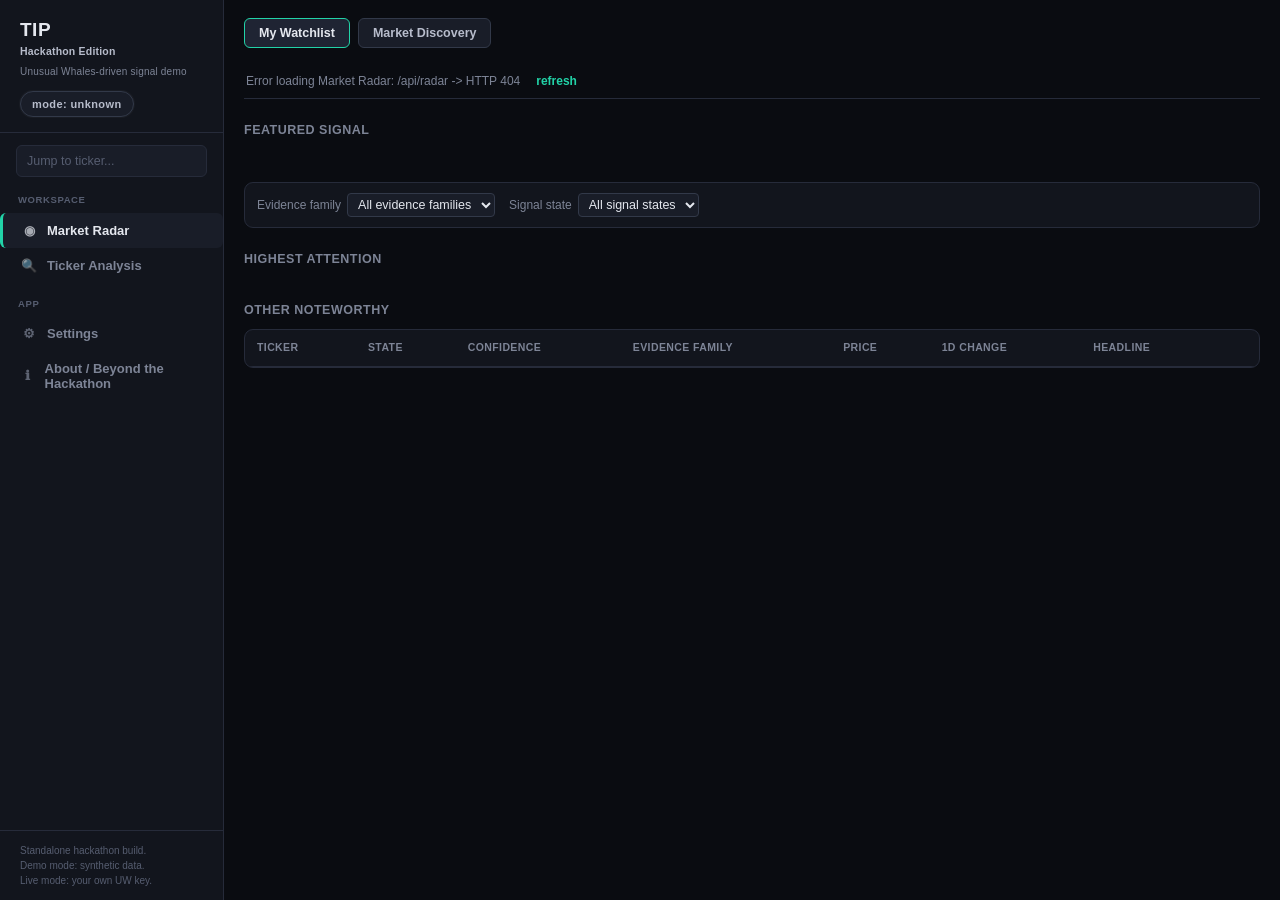
==== frontend/index.html @ 4724ad03 "Fix Live Radar empty-state bug: three real Highest Attention states, not two Independent Windows Liv" ====
<!DOCTYPE html>
<html lang="en">
<head>
<meta charset="UTF-8">
<meta name="viewport" content="width=device-width, initial-scale=1.0">
<title>TIP Hackathon Edition</title>
<link rel="stylesheet" href="styles.css">
</head>
<body>
  <div class="shell">
  <aside id="sidebar">
    <!-- Branding hierarchy/rhythm adapted from production's .brand block
         (name / product line / tagline, stacked) -- content stays
         Hackathon Edition's own; only the typographic rhythm is ported.
         The mode pill stays visually PROMINENT (not production's subdued
         badge) -- Demo-vs-Live is more safety-relevant here (bring-your-
         own-key Live Mode) than production's static research label. -->
    <div class="brand-block">
      <div class="brand-name">TIP</div>
      <span class="brand-product">Hackathon Edition</span>
      <span class="brand-tagline">Unusual Whales-driven signal demo</span>
      <div class="mode-pill" id="modePill">mode: ...</div>
    </div>
    <!-- Ticker-jump search, production's .cmd-search pattern -- wired to
         the SAME navigateToTicker()/loadTickerDetail the existing
         Ticker Analysis "Analyze" field already uses (see app.live.js),
         not a parallel navigation path. -->
    <div class="cmd-search">
      <input type="text" id="sidebarTickerJump" placeholder="Jump to ticker..." autocomplete="off" maxlength="7" />
    </div>
    <nav id="nav">
      <div class="nav-group-label">Workspace</div>
      <button class="nav-item active" data-view="radar"><span class="ic">&#9673;</span>Market Radar</button>
      <button class="nav-item" data-view="ticker"><span class="ic">&#128269;</span>Ticker Analysis</button>
      <div class="nav-group-label">App</div>
      <button class="nav-item" data-view="settings"><span class="ic">&#9881;</span>Settings</button>
      <button class="nav-item" data-view="about"><span class="ic">&#8505;</span>About / Beyond the Hackathon</button>
    </nav>
    <div class="sidebar-foot">Standalone hackathon build.<br>Demo mode: synthetic data.<br>Live mode: your own UW key.</div>
  </aside>

  <main class="main" id="app">
    <section id="view-radar" class="view active">
      <!-- Market Radar mode toggle (C2b/C2c, 2026-10-15): "My Watchlist"
           is the existing, default, unchanged behavior below; "Market
           Discovery" is a new sibling panel (#discoveryRadarSection)
           that is entirely hidden until the user explicitly switches to
           it -- see wireRadarModeToggle()/app.live.js's loadDiscovery(). -->
      <div class="radar-mode-toggle" id="radarModeToggle">
        <button class="radar-mode-btn active" data-radar-mode="watchlist">My Watchlist</button>
        <button class="radar-mode-btn" data-radar-mode="discovery">Market Discovery</button>
      </div>

      <div id="watchlistRadarSection">
      <!-- Watchlist editor (moved here 2026-10-15 from the Settings page,
           per Chad's live-mode feedback -- same controls, same
           /api/settings/watchlist persistence, same 20-symbol limit;
           see renderWatchlistEditor()/initWatchlistEditor(). Settings no
           longer has a second copy of this editor. -->
      <div id="radarWatchlistEditor"></div>
      <div class="status-strip">
        <span id="radarStatus">Loading Market Radar...</span>
        <button class="btn-link" id="refreshRadar">refresh</button>
      </div>

      <div id="activityStrip"></div>

      <!-- 2026-10-15 fix: renderFeaturedArea() (app.core.js) now toggles
           between three real states using this heading + grid + notice --
           (1) a genuine featured ticker: heading+grid shown, notice
           hidden; (2)/(3) zero Highest Attention tickers: heading+grid
           hidden entirely and ONE compact honest notice shown instead,
           so the page never shows a hero/breakdown pair with nothing in
           it, and never tells the user to "select a ticker above" when
           nothing selectable lives there. -->
      <h2 class="section-title eyebrow" id="featuredSignalHeading">Featured Signal</h2>
      <!-- Production's td-attn-grid pattern (2fr primary / 3fr support,
           collapsing to 1 column under 1180px -- see styles.css) applied
           to the EXISTING Featured Signal + Signal Breakdown markup/logic
           below; no data-fetch/compute behavior changed here. -->
      <div class="td-attn-grid" id="featuredSignalGrid">
        <div id="featuredSignalSlot"></div>
        <aside class="radar-sidebar" id="breakdownSlot"></aside>
      </div>
      <div id="featuredSignalCompactNotice" style="display:none"></div>

      <div class="radar-with-breakdown">
        <div class="radar-main">
          <div class="radar-filters" id="radarFilters">
            <label>Evidence family
              <select id="filterFamily"><option value="">All evidence families</option></select>
            </label>
            <label>Signal state
              <select id="filterState"><option value="">All signal states</option></select>
            </label>
            <span class="muted radar-filter-counts" id="radarFilterCounts"></span>
          </div>

          <!-- 2026-10-15 fix: wrapped so renderRadarLists() can hide this
               whole heading+grid when zero tickers qualify for Highest
               Attention -- otherwise the page showed Featured Signal's
               honest empty message AND a second, bare "Highest Attention"
               heading with nothing under it, which read as broken rather
               than as one compact empty state. -->
          <div id="highestAttentionSection">
            <h2 class="section-title eyebrow">Highest Attention</h2>
            <div class="attn-grid" id="highestGrid"></div>
          </div>

          <h2 class="section-title eyebrow">Other Noteworthy</h2>
          <!-- Production-style compact DATA TABLE is now the primary
             presentation for Other Noteworthy (matches production's own
             "Other Noteworthy is a table, not a card grid" pattern) --
             filter-aware, same fields the /api/radar response already
             has (no invented "Company Name" column etc; see
             renderRow()). The card grid is kept in the DOM, hidden via
             CSS, purely because an existing test harness
             (test_radar_filters.mjs) asserts #otherGrid's filtered
             content changes -- it is never shown to a real user. -->
          <div class="table-wrap" id="otherNoteworthyTable">
            <table class="tbl" id="otherTable">
              <thead>
                <tr>
                  <th>Ticker</th>
                  <th>State</th>
                  <th>Confidence</th>
                  <th class="col-family">Evidence family</th>
                  <th class="col-price">Price</th>
                  <th class="col-chg">1D Change</th>
                  <th class="col-headline">Headline</th>
                  <th></th>
                </tr>
              </thead>
              <tbody></tbody>
            </table>
          </div>
          <div class="attn-grid attn-grid-compact attn-grid-legacy-hidden" id="otherGrid"></div>
          <div class="empty" id="radarEmpty" style="display:none">No tickers qualify right now.</div>
        </div>
      </div>
      </div>

      <!-- Market Discovery panel: hidden until the mode toggle above is
           switched. Filter form + Scan button trigger exactly ONE
           POST /api/radar/discover call (see loadDiscovery() in
           app.live.js) -- never an automatic/background scan. -->
      <div id="discoveryRadarSection" style="display:none">
        <p class="muted" style="margin:10px 0 14px">
          Market-wide stock screener (Unusual Whales <code>/api/screener/stocks</code>) --
          a raw candidate list, <strong>zero gate evaluation</strong> has happened yet.
          Click "Evaluate in TIP" on any candidate to run the same per-ticker
          scan_service/signal_engine evaluation My Watchlist uses.
        </p>
        <div id="discoveryFilterForm"></div>
        <div id="discoveryStatus" class="muted" style="margin:10px 0"></div>
        <div id="discoveryCandidateList"></div>
      </div>
    </section>

    <section id="view-ticker" class="view">
      <div class="toolbar">
        <!-- Unified ticker selector (2026-10-14 -- replaces the old
             separate <select> + manual-entry <input> pair, which Chad
             tested and found awkward/inconsistent). ONE editable,
             searchable field: typing filters suggestions (watchlisted +
             recently analyzed), arrow keys navigate them, Enter either
             selects the highlighted suggestion or submits whatever text
             is typed, Escape closes the list. See initTickerCombo() in
             app.core.js for the real logic -- this is just the markup. -->
        <div class="ticker-combo" id="tickerCombo">
          <input type="text" id="tickerInput" class="ticker-combo-input"
                 placeholder="Search ticker (type to search or enter any symbol)"
                 autocomplete="off" maxlength="7" role="combobox" aria-expanded="false"
                 aria-controls="tickerSuggestions" aria-autocomplete="list" />
          <ul id="tickerSuggestions" class="ticker-suggestions" role="listbox" hidden></ul>
        </div>
        <button class="btn" id="loadTicker">Analyze</button>
      </div>
      <!-- investigateSection's container div is rendered INSIDE
           renderTickerDetail()'s own HTML now (see app.core.js), between
           the evidence card and the lifecycle summary -- this promotes
           Investigate near the top of the page per the P1a UX-correction
           pass without changing loadInvestigateSection()'s existing
           getElementById("investigateSection") wiring at all. -->
      <div id="tickerDetail"></div>
    </section>

    <section id="view-settings" class="view"></section>

    <section id="view-about" class="view">
      <h2 class="section-title">About / Beyond the Hackathon</h2>
      <div class="how-body settings-card" style="padding:18px 20px; max-width:720px">
        <p>TIP (Trading Intelligence Platform) is a signal-detection app built on the
        Unusual Whales API. This <strong>Hackathon Edition</strong> is a standalone,
        public, downloadable build of it -- its gate/confidence/state-transition
        logic (<code>backend/app/core/signal_engine.py</code>) is ported/equivalent
        to the production app's logic, run the same way in both <code>demo</code>
        mode (synthetic fixtures, clearly marked <code>synthetic: true</code>) and
        <code>live</code> mode (your own real Unusual Whales API key). Every
        NEW / BUILDING / CONFIRMED / STABLE / FADING / INVALIDATED label shown is
        computed from whatever data the active adapter actually returned -- never
        a canned conclusion.</p>
        <p class="muted">Production TIP is a separate, continuously-running home-lab
        deployment with infrastructure this build doesn't include by design
        (futures/market-data collectors, a multi-week scanning history, scheduled
        reporting, and home-lab automation) -- this build is intentionally scoped to
        the UW-API-driven Market Radar / Ticker Analysis / Investigate-with-AI
        workflow only, and does not claim identical real-world coverage.</p>
        <p class="muted">This is a public, open-source project -- see the
        <a href="https://github.com/Ch0sen84/tip-hackathon-edition" target="_blank" rel="noopener">GitHub repository</a>
        for source, issues, and participation.</p>
      </div>
    </section>
  </main>
  </div>

<script src="lightweight-charts.js"></script>
<script src="app.core.js"></script>
<script src="app.live.js"></script>
</body>
</html>
---- frontend/styles.css ----
/* Design tokens ported BY VALUE from production TIP's actual frontend
   (~/.hermes/scripts/uw/webapp/frontend/index.html :root block) -- same
   literal hex/px values and variable names, copied as CSS text, not by
   reference/import/API call. Production is read-only reference material
   only; nothing here depends on it at runtime. */
:root {
  --bg: #0a0c11;
  --panel: #12151d;
  --panel2: #191d28;
  --panel3: #1f2433;
  --border: #262b3a;
  --border2: #323949;
  --text: #e4e7ee;
  --text2: #b7bccb;
  --muted: #7d8496;
  --muted2: #565d70;
  --bull: #22c07a;
  --bear: #ef4a5e;
  --amber: #e8a83c;
  --blue: #4d9de5;
  --accent: #22d3a8;
  --accent2: #1aa989;
  --sidebar-w: 224px;
  --radius-sm: 6px;
  --radius-md: 9px;
  --sp-1: 4px;
  --sp-2: 8px;
  --sp-3: 12px;
  --sp-4: 16px;
  --sp-5: 24px;
  /* Evidence-family identity colors (typographic, not pill backgrounds --
     ported by value from production's own CSS comment on this exact
     convention). Not present in production's :root (it reuses --blue/
     --accent/--amber directly); defined here as named aliases so
     app.core.js can reference a stable --cat-* name per family without
     hardcoding which base color backs it. */
  --cat-dp: var(--blue);
  --cat-opt: var(--accent);
  --cat-flow: var(--amber);
}

* { box-sizing: border-box; }
html { font-size: 16px; }
body {
  margin: 0;
  background: var(--bg);
  color: var(--text);
  font: 15px/1.5 -apple-system, BlinkMacSystemFont, "Segoe UI", Roboto, sans-serif;
  display: flex;
  flex-direction: column;
  min-height: 100vh;
}
/* .shell wraps #sidebar + the main content area so an optional banner
   (e.g. static-demo's public-demo-top-banner) can sit ABOVE both as a
   full-width row, instead of squeezing into the same flex row as the
   sidebar. Plain <body> direct children (no .shell wrapper) still work
   via the fallback rule below. */
.shell { display: flex; flex: 1; min-height: 0; }

/* Eyebrow label primitive + tabular-nums, ported by value from production
   (small-caps-style section/field labels, and monospaced-width digits for
   anything that updates/compares numerically, e.g. prices, confidence). */
.eyebrow { font-size: 10px; font-weight: 700; letter-spacing: .6px; text-transform: uppercase; color: var(--muted); }
.tabular-nums, .px, .pxchg, .activity-num, .featured-ticker, .conf-value { font-variant-numeric: tabular-nums; }

/* ---------------------------------------------------------------------
   Sidebar-first navigation (ported by value from production's #sidebar
   pattern): persistent left column with a brand block + mode badge +
   grouped nav buttons, replacing the old top navbar. AI Investigation is
   intentionally NOT a sidebar entry -- it stays inside Ticker Analysis as
   a section, matching production's own placement of equivalent
   drill-down tooling under its parent view rather than as a sibling
   top-level nav item. */
#sidebar {
  width: var(--sidebar-w); min-width: var(--sidebar-w); background: var(--panel);
  border-right: 1px solid var(--border); display: flex; flex-direction: column;
  position: sticky; top: 0; height: 100vh; flex-shrink: 0;
}
/* Brand block rhythm ported from production's .brand (name / product /
   tagline stacked, same spacing cadence) -- content below stays
   Hackathon Edition's own (name "TIP", product "Hackathon Edition"); only
   the typography/spacing pattern is adapted. */
.brand-block { padding: 20px 20px 15px; border-bottom: 1px solid var(--border); }
.brand-block .brand-name { font-size: 19px; font-weight: 800; letter-spacing: .5px; line-height: 1; }
.brand-block .brand-product { display: block; margin-top: 5px; font-size: 10.5px; color: var(--text2); font-weight: 600; letter-spacing: .2px; }
.brand-block .brand-tagline { display: block; margin-top: 4px; font-size: 10px; color: var(--muted); letter-spacing: .2px; }
/* Deliberately NOT subdued like production's static research badge --
   Demo/Live is a genuinely more safety-relevant distinction here
   (bring-your-own-key Live Mode vs synthetic fixtures), so the mode pill
   stays a prominent, bordered, colored badge; this box-shadow just makes
   it read as deliberately designed rather than slapped on. */
.brand-block .mode-pill { display: inline-block; margin-top: 12px; box-shadow: 0 0 0 1px rgba(255,255,255,0.03); }

/* Ticker-jump search box, ported by value from production's .cmd-search
   (box styling only) -- wired to the SAME navigateToTicker() the
   existing Ticker Analysis "Analyze" input already uses; see
   app.live.js's sidebarTickerJump wiring, no parallel nav path. */
.cmd-search { margin: 12px 16px 2px; }
.cmd-search input {
  width: 100%; box-sizing: border-box; font-size: 12.5px; padding: 8px 10px;
  background: var(--panel2); border: 1px solid var(--border); color: var(--text);
  border-radius: var(--radius-sm);
}
.cmd-search input:focus { outline: none; border-color: var(--accent); }
.cmd-search input::placeholder { color: var(--muted2); }

/* Grouped nav section labels, ported by value from production's
   .nav-group-label -- only 2 meaningful groups at this item count
   (Workspace: the 2 real working views; App: Settings/About), not
   production's full 5-group structure, since Hackathon Edition doesn't
   have the features those extra groups would need. */
.nav-group-label {
  padding: 14px 18px 5px; font-size: 9.5px; font-weight: 700;
  text-transform: uppercase; letter-spacing: .6px; color: var(--muted2);
}
.nav-group-label:first-child { padding-top: 10px; }

nav#nav { display: flex; flex-direction: column; padding: 4px 0 10px; flex: 1; }
nav#nav button {
  display: flex; align-items: center; gap: 10px; text-align: left; background: none; border: none;
  border-left: 3px solid transparent; color: var(--muted); padding: 10px 18px; cursor: pointer;
  font-size: 13px; font-weight: 600; width: 100%;
}
nav#nav button:hover { background: var(--panel2); color: var(--text2); }
nav#nav button.active { background: var(--panel2); color: var(--text); border-left-color: var(--accent); font-weight: 700; }
nav#nav .ic { font-size: 13px; width: 16px; text-align: center; opacity: .7; }
.sidebar-foot { padding: 12px 20px; border-top: 1px solid var(--border); font-size: 10px; color: var(--muted2); line-height: 1.5; }

#app { flex: 1; min-width: 0; display: flex; flex-direction: column; }

@media (max-width: 980px) {
  .shell { flex-direction: column; }
  #sidebar {
    width: 100%; min-width: 0; height: auto; position: static;
    flex-direction: row; align-items: center; flex-wrap: wrap;
  }
  .brand-block { border-bottom: none; border-right: 1px solid var(--border); padding: 12px 16px; }
  nav#nav { flex-direction: row; flex-wrap: wrap; padding: 6px 10px; }
  nav#nav button { width: auto; border-left: none; border-bottom: 3px solid transparent; }
  nav#nav button.active { border-left-color: transparent; border-bottom-color: var(--accent); }
  .sidebar-foot { display: none; }
}

.topbar {
  display: flex;
  align-items: center;
  gap: 16px;
  padding: 12px 20px;
  border-bottom: 1px solid var(--border);
  background: var(--panel);
}
.brand { font-weight: 800; font-size: 17px; }
.brand-sub { color: var(--muted); font-weight: 600; font-size: 12px; margin-left: 6px; }
.nav { display: flex; gap: 6px; flex: 1; }
.nav-item {
  background: none; border: 1px solid transparent; color: var(--muted);
  padding: 7px 12px; border-radius: var(--radius-sm); cursor: pointer; font-size: 13px; font-weight: 600;
}
.nav-item.active { color: var(--text); background: var(--panel3); border-color: var(--border2); }
.mode-pill {
  font-size: 11px; font-weight: 700; letter-spacing: .4px; color: var(--text2);
  background: var(--panel2); border: 1px solid var(--border2); border-radius: 20px; padding: 4px 11px;
}
.mode-pill.mode-demo { color: var(--amber); border-color: var(--amber); background: rgba(232,179,57,0.08); }
.mode-pill.mode-live { color: var(--bull); border-color: var(--bull); background: rgba(62,207,142,0.08); }

/* Bug found via real mobile-width screenshot verification: clamp(1200px,
   92vw, 1680px) has a 1200px FLOOR, so at narrow widths 92vw (< 1200px)
   is discarded and the max-width stays pinned at 1200px -- forcing
   horizontal overflow/clipping on every view at mobile width. min(...)
   has no floor, so it actually shrinks below 1200px when the viewport
   is narrower than that. */
.main { padding: 18px 20px 60px; max-width: min(1680px, 100%); width: 100%; margin: 0 auto; box-sizing: border-box; }
@media (max-width: 600px) { .main { padding: 14px 14px 50px; } }
.view { display: none; }
.view.active { display: block; }

.status-strip {
  display: flex; align-items: center; gap: 10px; font-size: 12px; color: var(--muted);
  padding: 8px 2px; border-bottom: 1px solid var(--border); margin-bottom: 10px;
}
.btn-link { background: none; border: none; color: var(--accent); cursor: pointer; font-size: 12px; font-weight: 600; }
.btn { background: var(--panel3); color: var(--text); border: 1px solid var(--border2); border-radius: var(--radius-sm); padding: 8px 14px; cursor: pointer; font-weight: 600; }

.section-title { font-size: 13px; letter-spacing: .3px; color: var(--muted); text-transform: uppercase; margin: 22px 0 10px; }

.attn-grid { display: grid; grid-template-columns: repeat(2, minmax(0, 1fr)); gap: 14px; }
@media (max-width: 760px) { .attn-grid { grid-template-columns: 1fr; } }

.card {
  border: 1px solid var(--border); border-radius: var(--radius-md); background: var(--panel);
  padding: 16px 18px; display: flex; flex-direction: column; min-width: 0;
}
.card-head { display: flex; justify-content: space-between; align-items: baseline; gap: 10px; flex-wrap: wrap; }

.chart-card { margin-bottom: 14px; }
.chart-container { min-height: 320px; width: 100%; }
.chart-unavailable {
  min-height: 120px; display: flex; align-items: center; justify-content: center;
  color: var(--muted); font-size: 13px; text-align: center; padding: 20px;
  border: 1px dashed rgba(255,255,255,0.12); border-radius: 8px;
}
@media (max-width: 640px) {
  .chart-container, .chart-unavailable { min-height: 220px; }
}
.tk { font-size: 19px; font-weight: 800; }
.px { font-size: 16px; font-weight: 700; }
.pxchg { font-size: 12.5px; font-weight: 700; margin-left: 6px; }
.pxchg.up { color: var(--bull); } .pxchg.down { color: var(--bear); }

.tags { margin-top: 8px; display: flex; flex-wrap: wrap; gap: 6px; }
.tag { font-size: 10.5px; font-weight: 700; letter-spacing: .3px; color: var(--text2); background: var(--panel2); border: 1px solid var(--border2); border-radius: 4px; padding: 2px 7px; }
.tag.state-NEW { color: var(--amber); }
.tag.state-BUILDING { color: var(--accent); }
.tag.state-CONFIRMED, .tag.state-STABLE { color: var(--bull); }
.tag.state-FADING { color: var(--muted); }
.tag.state-INVALIDATED { color: var(--bear); }

.ev-list { margin: 10px 0 0; padding-left: 16px; font-size: 13px; color: var(--text2); line-height: 1.5; }
.ev-list li { margin: 2px 0; }
.read { margin-top: 10px; padding-top: 8px; border-top: 1px solid var(--border); font-size: 13px; color: var(--text); line-height: 1.5; }

/* Stage 2 (P3): Market Radar filters + compact history chip. Cards are
   now the primary "Other Noteworthy" presentation -- the legacy table
   (.table-wrap-legacy) is kept in the DOM (an older test harness queries
   it directly) but hidden visually, never the primary view. */
.radar-filters { display: flex; flex-wrap: wrap; align-items: center; gap: 14px; margin: 10px 0 4px; padding: 10px 12px; border: 1px solid var(--border); border-radius: var(--radius-md); background: var(--panel); }
.radar-filters label { display: flex; align-items: center; gap: 6px; font-size: 12px; color: var(--muted); }
.radar-filters select { background: var(--panel2); color: var(--text); border: 1px solid var(--border2); border-radius: 4px; padding: 3px 6px; font-size: 12.5px; }
.radar-filter-counts { margin-left: auto; font-size: 12px; }
.attn-grid-compact { grid-template-columns: repeat(3, minmax(0, 1fr)); }
@media (max-width: 1024px) { .attn-grid-compact { grid-template-columns: repeat(2, minmax(0, 1fr)); } }
@media (max-width: 760px) { .attn-grid-compact { grid-template-columns: 1fr; } }
.table-wrap-legacy { display: none; }

/* "Other Noteworthy" is now the PRIMARY presentation for its table (the
   card grid below is kept in the DOM, hidden, for the existing
   otherGrid-filter test harness -- see renderRadarLists()). Production's
   evidence-category identity is applied here as TEXT COLOR per its own
   CSS comment ("typographic, not saturated-pill colors"), via the
   --cat-dp/--cat-opt/--cat-flow tokens already defined in :root. */
.attn-grid-legacy-hidden { display: none; }
.cat-label { font-weight: 700; font-size: 10.5px; text-transform: uppercase; letter-spacing: .3px; }
.cat-label.cat-dark_pool { color: var(--cat-dp); }
.cat-label.cat-options { color: var(--cat-opt); }
.cat-label.cat-uw_flow { color: var(--cat-flow); }
.cat-label.cat-multi-signal { color: var(--text2); }
.col-family { white-space: nowrap; }

.history-chip { display: flex; align-items: center; flex-wrap: wrap; gap: 3px; margin: 6px 0; font-size: 10.5px; }
.history-chip .hc-step { padding: 1px 6px; border-radius: 3px; background: var(--panel2); border: 1px solid var(--border2); color: var(--text2); }
.history-chip .hc-step.state-NEW { color: var(--amber); }
.history-chip .hc-step.state-BUILDING { color: var(--accent); }
.history-chip .hc-step.state-CONFIRMED, .history-chip .hc-step.state-STABLE { color: var(--bull); }
.history-chip .hc-step.state-FADING { color: var(--muted); }
.history-chip .hc-step.state-INVALIDATED { color: var(--bear); }
.history-chip .hc-arrow { color: var(--muted); font-size: 10px; }
/* UX-correction pass (P0): "+N earlier" affordance when a collapsed
   progression has more segments than fit -- visually distinct (dashed,
   muted) from a real state chip so it never reads as its own state. */
.history-chip .hp-more {
  padding: 1px 6px; border-radius: 3px; border: 1px dashed var(--border2);
  color: var(--muted); font-style: italic;
}
/* P1a: ticker-header-card is the FIRST thing on Ticker Analysis -- ticker
   + current state, prominently, before the chart. */
.ticker-header-card { margin-bottom: 14px; }
.tk-lg { font-size: 23px; }
/* P0: the full uncollapsed scan-by-scan history is real data and must
   stay reachable, but never dumped into the main page flow -- bounded
   height + internal scroll inside the <details> panel it lives in. */
.history-details-body { max-height: 280px; overflow-y: auto; padding-right: 4px; margin-top: 4px; }

.table-wrap { overflow-x: auto; border: 1px solid var(--border); border-radius: var(--radius-md); background: var(--panel); }
/* Legibility pass (Priority 3, 2026-10-15 round 3): production's own
   data-table font-size is 13.5px, not the 12.5px this started at --
   bumped to match, plus a touch more cell padding for 1920x1080
   readability. min-width raised to fit the new Price/1D Change columns
   without crowding; .table-wrap's overflow-x:auto + .radar-main's
   min-width:0 (see the grid-item note above) still keep this from
   forcing the whole page wider on narrow/mobile viewports. */
.tbl { width: 100%; border-collapse: collapse; font-size: 13.5px; min-width: 660px; }
.tbl th { text-align: left; color: var(--muted); font-weight: 600; font-size: 10.5px; text-transform: uppercase; letter-spacing: .4px; padding: 10px 12px; border-bottom: 1px solid var(--border); white-space: nowrap; }
.tbl td { padding: 9px 12px; border-bottom: 1px solid var(--border); vertical-align: middle; }
.tbl tr:hover td { background: var(--panel2); }
.col-price, .col-chg { white-space: nowrap; }
@media (max-width: 860px) { .col-family { display: none; } }
@media (max-width: 760px) { .col-chg { display: none; } }
@media (max-width: 560px) { .col-headline { display: none; } }

.empty { color: var(--muted); padding: 30px 16px; text-align: center; font-size: 13px; }

.toolbar { display: flex; gap: 10px; margin-bottom: 16px; flex-wrap: wrap; align-items: center; }
select, input { background: var(--panel2); color: var(--text); border: 1px solid var(--border2); border-radius: 8px; padding: 7px 11px; font-size: 12.5px; }

.detail-grid { display: grid; grid-template-columns: 1fr 1fr; gap: 14px; }
@media (max-width: 900px) { .detail-grid { grid-template-columns: 1fr; } }
.gate-row { display: flex; justify-content: space-between; padding: 6px 0; border-bottom: 1px solid var(--border); font-size: 12.5px; }
.gate-row .gname { color: var(--text2); }
.gate-row .gpass { font-weight: 700; }
.gate-row .gpass.yes { color: var(--bull); }
.gate-row .gpass.no { color: var(--muted); }

pre.raw { background: var(--panel3); padding: 12px; border-radius: 8px; overflow: auto; font-size: 10.5px; max-height: 320px; color: var(--muted); white-space: pre-wrap; word-break: break-word; }

.settings-card {
  border: 1px solid var(--border); border-radius: var(--radius-md); background: var(--panel);
  padding: 18px 20px; margin-bottom: 18px; max-width: 680px;
}
/* Priority 6 (2026-10-15 round 3): Settings/About read cramped/narrow
   next to the rest of the app (Radar's table/cards routinely use the
   full main-content width) -- widened from 540/620px to a still-
   readable-line-length 680/720px rather than going full-bleed, since
   these are prose-heavy pages. */
.how-body.settings-card { max-width: 720px; }
/* Theme the GitHub repo link (and any other in-app link) to the app's
   own accent color instead of the browser default blue/purple -- it
   previously looked like an unstyled default link, inconsistent with
   every other interactive element on the page. */
.how-body a, .ai-disabled-note a {
  color: var(--accent, #22d3a8); text-decoration: none; font-weight: 600;
}
.how-body a:hover, .ai-disabled-note a:hover { text-decoration: underline; }
.settings-card h3 { margin: 0 0 10px; font-size: 14px; letter-spacing: .2px; }
.settings-card input, .settings-card select { width: 100%; display: block; margin: 8px 0; }
.settings-row { display: flex; gap: 8px; flex-wrap: wrap; margin-top: 6px; }
.settings-divider { border: none; border-top: 1px solid var(--border); margin: 14px 0; }
/* Current-mode state indicator (distinct from the switch-mode action
   buttons below it, per Chad's Settings-clarity scope item). */
.settings-current-live { color: var(--bull); }
.settings-current-demo { color: var(--amber); }
.btn.btn-active { border-color: var(--accent); color: var(--accent); }
.btn:disabled { opacity: .5; cursor: not-allowed; }
.public-demo-banner {
  background: var(--panel2); border: 1px solid var(--amber); color: var(--amber);
  padding: 10px 14px; border-radius: 8px; margin-bottom: 16px; font-size: 13px; max-width: 540px;
}
.muted { color: var(--muted); font-size: 12px; }

/* --- Unified ticker combobox (2026-10-14) ----------------------------- */
.ticker-combo { position: relative; flex: 1; max-width: 360px; }
.ticker-combo-input {
  width: 100%; background: var(--panel2); border: 1px solid var(--border); color: var(--text);
  border-radius: 6px; padding: 8px 10px; font-size: 14px; box-sizing: border-box;
}
.ticker-combo-input:focus { outline: none; border-color: var(--accent, #22d3a8); }
.ticker-suggestions {
  position: absolute; top: calc(100% + 4px); left: 0; right: 0; z-index: 20;
  background: var(--panel2); border: 1px solid var(--border); border-radius: 6px;
  list-style: none; margin: 0; padding: 4px 0; max-height: 280px; overflow-y: auto;
  box-shadow: 0 8px 24px rgba(0,0,0,0.4);
}
.ticker-suggestions li {
  display: flex; justify-content: space-between; align-items: center;
  padding: 7px 10px; cursor: pointer; font-size: 13px;
}
.ticker-suggestions li:hover, .ticker-suggestions li.active { background: var(--panel); }
.ticker-suggestion-tag { font-size: 10px; color: var(--muted); border: 1px solid var(--border); border-radius: 4px; padding: 1px 5px; }

/* --- Chart timeframe row + prominence (2026-10-14, Phase B) ----------- */
.tf-row { display: flex; gap: 4px; margin-bottom: 8px; }
.tf-btn {
  background: var(--panel2); border: 1px solid var(--border); color: var(--muted);
  border-radius: 6px; padding: 4px 11px; font-size: 12px; cursor: pointer; font-weight: 600;
}
.tf-btn.active { background: var(--panel); color: var(--text); border-color: var(--accent, #22d3a8); }
.tf-btn:hover { color: var(--text); }
.chart-card-prominent .chart-container { min-height: 340px; }
.gate-groups-summary { display: flex; flex-wrap: wrap; gap: 6px; margin: 6px 0 10px; }
.gate-group-count-pill { font-size: 11px; font-weight: 600; border: 1px solid var(--border); border-radius: 4px; padding: 2px 8px; }
.gate-group-count-pill.gcp-supporting { color: var(--bull); border-color: rgba(62,207,142,0.4); }
.gate-group-count-pill.gcp-conflicting { color: var(--bear); border-color: rgba(241,99,110,0.4); }
.gate-group-count-pill.gcp-unmet { color: var(--text2); }
.gate-group-count-pill.gcp-datalimit { color: var(--amber); border-color: rgba(232,179,57,0.4); }
.gate-details > summary { cursor: pointer; font-size: 13px; margin-bottom: 6px; }

/* --- C1 activity timeline (2026-10-15) ---------------------------------- */
.activity-timeline-chart { width: 100%; height: 110px; }

/* --- Compact paginated evidence interface (2026-10-15) ----------------- */
.evidence-summary-table { width: 100%; border-collapse: collapse; margin-top: 4px; font-size: 12px; }
.evidence-summary-table th, .evidence-summary-table td { text-align: left; padding: 3px 8px 3px 0; border-bottom: 1px solid var(--border2); }
.evidence-detail-panel { margin-top: 10px; }
.evidence-detail-panel > summary { cursor: pointer; font-size: 12.5px; margin-bottom: 8px; }
.evidence-controls { display: flex; flex-wrap: wrap; gap: 6px; margin-bottom: 8px; }
.evidence-controls select, .evidence-controls input {
  background: var(--panel2); border: 1px solid var(--border); color: var(--text);
  border-radius: 6px; padding: 4px 8px; font-size: 12px;
}
.evidence-pagination { display: flex; align-items: center; gap: 10px; margin-top: 8px; font-size: 12px; }
.btn-sm {
  background: var(--panel2); border: 1px solid var(--border); color: var(--text);
  border-radius: 6px; padding: 3px 10px; font-size: 12px; cursor: pointer;
}
.btn-sm:disabled { opacity: .4; cursor: not-allowed; }

/* --- Market Radar watchlist editor (2026-10-14, Phase A) -------------- */
/* Compact-by-default editor (Priority 2, 2026-10-15 round 3): a <details>
   element collapsed by default so it no longer pushes Featured Signal
   below the fold. The <summary> IS the collapsed state's entire visual
   footprint -- one line, no default disclosure-triangle double-marker
   since .watchlist-editor-toggle already supplies an explicit "edit"
   affordance. */
.watchlist-editor-compact { padding: 0; }
.watchlist-editor-compact > summary.watchlist-editor-summary {
  list-style: none; cursor: pointer; display: flex; align-items: center; gap: 10px;
  padding: 14px 20px; flex-wrap: wrap;
}
.watchlist-editor-compact > summary.watchlist-editor-summary::-webkit-details-marker { display: none; }
.watchlist-editor-toggle { margin-left: auto; }
.watchlist-editor-compact[open] > summary.watchlist-editor-summary { border-bottom: 1px solid var(--border); }
.watchlist-editor-body { padding: 14px 20px 18px; }
.watchlist-demo-note {
  background: rgba(232,179,57,0.1); border: 1px solid var(--amber); color: var(--amber);
  padding: 8px 12px; border-radius: 8px; margin: 0 0 12px; font-size: 12px; line-height: 1.5;
}
.watchlist-chips { display: flex; flex-wrap: wrap; gap: 6px; margin-top: 8px; min-height: 24px; }
.watchlist-chip {
  display: inline-flex; align-items: center; gap: 4px; background: var(--panel2);
  border: 1px solid var(--border); border-radius: 14px; padding: 3px 4px 3px 10px; font-size: 12.5px; font-weight: 600;
}
.watchlist-chip-remove {
  background: none; border: none; color: var(--muted); cursor: pointer; font-size: 15px; line-height: 1;
  padding: 2px 6px; border-radius: 50%;
}
.watchlist-chip-remove:hover { background: var(--panel); color: var(--text); }

/* --- Chart evidence markers (2026-10-14 fix) ------------------------- */
.chart-markers-info { font-size: 12px; }
.chart-markers-detail summary { cursor: pointer; padding: 4px 0; }
.chart-markers-table { width: 100%; border-collapse: collapse; margin-top: 6px; font-size: 12px; max-height: 320px; }
.chart-markers-table th, .chart-markers-table td { text-align: left; padding: 3px 8px; border-bottom: 1px solid rgba(255,255,255,0.08); }
.chart-markers-table thead th { color: var(--muted); font-weight: 600; }

/* --- Investigate with AI -------------------------------------------- */
.ai-card {
  border: 1px solid var(--border); border-radius: var(--radius-md); background: var(--panel);
  padding: 16px 18px; margin-top: 14px;
}
.ai-card h3 { margin: 0 0 8px; font-size: 14px; }
.ai-disabled-note { color: var(--muted); font-size: 12.5px; margin-top: 6px; }
.ai-simulated-banner {
  background: rgba(232,179,57,0.12); border: 1px solid var(--amber); color: var(--amber);
  padding: 8px 12px; border-radius: 8px; font-size: 12.5px; font-weight: 700; margin-bottom: 12px;
}
.ai-section { margin-top: 14px; }
.ai-section h4 { margin: 0 0 6px; font-size: 12px; text-transform: uppercase; letter-spacing: .3px; color: var(--muted); }
.ai-fact { font-size: 13px; color: var(--text); padding: 6px 0; border-bottom: 1px solid var(--border); }
.ai-fact .src { display: block; font-size: 10.5px; color: var(--accent); font-weight: 700; margin-top: 3px; }
.ai-list { margin: 0; padding-left: 16px; font-size: 13px; color: var(--text2); line-height: 1.5; }
.ai-interpretation {
  margin-top: 16px; padding: 12px 14px; border-radius: 8px;
  background: rgba(77,163,255,0.08); border: 1px dashed var(--accent);
}
.ai-interpretation h4 { color: var(--accent); }
.ai-interpretation p { margin: 0; font-size: 13px; color: var(--text); line-height: 1.6; }

.foot { padding: 20px; color: var(--muted); font-size: 12px; }
.how { border: 1px solid var(--border); border-radius: var(--radius-md); background: var(--panel); max-width: clamp(1160px, 92vw, 1680px); margin: 0 auto; }
.how summary { cursor: pointer; padding: 10px 14px; font-weight: 600; color: var(--text2); }
.how-body { padding: 0 14px 14px; color: var(--text2); line-height: 1.5; }

/* --- Section 1-5 visual quality pass: typography scale, activity strip,
   Featured Signal, Signal Breakdown sidebar, evidence classification,
   stronger simulated-mode banner. See redesign spec in commit history. --- */

.section-title { font-size: 12.5px; letter-spacing: .5px; }
.card-head .tk, .featured-ticker { letter-spacing: -0.2px; }

.activity-strip {
  display: flex; gap: 22px; padding: 10px 2px 16px; flex-wrap: wrap;
}
.activity-stat { display: flex; flex-direction: column; gap: 2px; }
.activity-num { font-size: 22px; font-weight: 800; line-height: 1; }
.activity-num.accent-bull { color: var(--bull); }
.activity-label { font-size: 10.5px; color: var(--muted); text-transform: uppercase; letter-spacing: .4px; }

.px-unavailable { font-size: 12px; color: var(--muted2); font-style: italic; }

.featured-signal {
  border: 1px solid var(--border2); border-radius: var(--radius-md);
  background: linear-gradient(180deg, var(--panel2), var(--panel));
  padding: 22px 26px; margin-bottom: 8px; cursor: pointer;
}
.featured-head { display: flex; justify-content: space-between; align-items: baseline; gap: 14px; flex-wrap: wrap; }
.featured-ticker { font-size: 34px; font-weight: 900; line-height: 1; }
.featured-price .px { font-size: 20px; }
.featured-price .pxchg { font-size: 14px; }
.tag.tag-lg { font-size: 12px; padding: 4px 10px; }
.featured-confidence { display: inline-flex; align-items: center; gap: 10px; margin: 14px 0 10px; padding: 6px 14px; border-radius: 8px; }
.featured-confidence .conf-label { font-size: 10.5px; text-transform: uppercase; letter-spacing: .4px; color: var(--muted); }
.featured-confidence .conf-value { font-size: 20px; font-weight: 800; }
.featured-confidence.conf-high { background: rgba(62,207,142,0.1); } .featured-confidence.conf-high .conf-value { color: var(--bull); }
.featured-confidence.conf-medium { background: rgba(232,179,57,0.1); } .featured-confidence.conf-medium .conf-value { color: var(--amber); }
.featured-confidence.conf-low, .featured-confidence.conf-manual { background: rgba(128,137,146,0.1); } .featured-confidence.conf-low .conf-value, .featured-confidence.conf-manual .conf-value { color: var(--muted); }
.featured-headline { margin-top: 10px; font-size: 16px; font-weight: 700; line-height: 1.4; }
.featured-read { margin-top: 6px; font-size: 14px; color: var(--text2); line-height: 1.5; }
.btn-featured-investigate { margin-top: 16px; }

.btn-investigate { margin-top: 12px; align-self: flex-start; font-size: 12px; }

.radar-with-breakdown { display: grid; grid-template-columns: 1fr; gap: 18px; align-items: start; margin-top: 22px; }
.radar-sidebar { position: sticky; top: 14px; }
/* Grid items default to min-width:auto, which lets a child with an
   intrinsic min-width (the "Other Noteworthy" table's min-width:560px)
   stretch this track -- and the whole page -- wider than the viewport on
   narrow/mobile screens, even though .table-wrap already has its own
   overflow-x:auto. min-width:0 lets the grid item actually shrink so the
   table's own horizontal scrollbar does the work instead of the page. */
.radar-main { min-width: 0; }

/* Market Radar mode toggle + Market Discovery panel (C2b/C2c, 2026-10-15) */
.radar-mode-toggle { display: flex; gap: 8px; margin-bottom: 16px; }
.radar-mode-btn {
  background: var(--panel2); color: var(--text2); border: 1px solid var(--border2);
  border-radius: var(--radius-sm); padding: 7px 14px; cursor: pointer; font-size: 12.5px; font-weight: 600;
}
.radar-mode-btn.active { background: var(--panel3); color: var(--text); border-color: var(--accent); }

.discovery-filter-form {
  display: flex; flex-wrap: wrap; align-items: end; gap: 12px; margin: 6px 0 4px;
  padding: 12px 14px; border: 1px solid var(--border); border-radius: var(--radius-md); background: var(--panel);
}
.discovery-filter-form label { display: flex; flex-direction: column; gap: 4px; font-size: 11.5px; color: var(--muted); }
.discovery-filter-form input {
  background: var(--panel2); color: var(--text); border: 1px solid var(--border2); border-radius: 4px;
  padding: 5px 7px; font-size: 12.5px; width: 100px;
}
.discovery-quota-note { font-size: 11.5px; color: var(--amber); margin-right: auto; align-self: center; }

/* Market Discovery populated results: compact table, reusing the SAME
   .tbl component/styling Radar's "Other Noteworthy" table uses -- per
   scope, presentation-only, the real screener integration/filter
   form/Evaluate action below are unchanged. The pre-#tbl row markup
   (.discovery-candidate-row) stays for its own test harness compat but
   is visually retired in favor of .discovery-table below. */
.discovery-table-wrap { overflow-x: auto; border: 1px solid var(--border); border-radius: var(--radius-md); background: var(--panel); margin-top: 10px; }
.discovery-table { width: 100%; border-collapse: collapse; font-size: 12.5px; min-width: 640px; }
.discovery-table th { text-align: left; color: var(--muted); font-weight: 600; font-size: 10px; text-transform: uppercase; letter-spacing: .4px; padding: 9px 12px; border-bottom: 1px solid var(--border); white-space: nowrap; }
.discovery-table td { padding: 8px 12px; border-bottom: 1px solid var(--border); vertical-align: middle; white-space: nowrap; }
.discovery-table tr:hover td { background: var(--panel2); }

.discovery-candidate-list { display: none; }
.discovery-candidate-row {
  display: flex; flex-wrap: wrap; align-items: center; gap: 14px;
  border: 1px solid var(--border); border-radius: var(--radius-md); background: var(--panel); padding: 10px 14px;
}
.discovery-candidate-row .tk { font-weight: 800; font-size: 14px; min-width: 60px; }
.discovery-metric { font-size: 12px; color: var(--text2); }
.discovery-metric .m-label { color: var(--muted); margin-right: 4px; }
.discovery-state-tag {
  font-size: 10.5px; font-weight: 700; text-transform: uppercase; letter-spacing: .3px;
  border: 1px solid var(--border2); border-radius: 4px; padding: 2px 7px; color: var(--muted);
}
.discovery-state-tag.state-candidate { color: var(--amber); border-color: var(--amber); }
.discovery-state-tag.state-evaluating { color: var(--accent); border-color: var(--accent); }
.discovery-state-tag.state-evaluated { color: var(--bull); border-color: var(--bull); }
.btn-evaluate { margin-left: auto; font-size: 12px; }

/* Intentional, legible pre-scan empty state (not an accidentally-blank
   area) -- see renderDiscoveryEmptyState() in app.core.js. */
.discovery-empty-state {
  border: 1px dashed var(--border2); border-radius: var(--radius-md);
  padding: 28px 20px; text-align: center; color: var(--muted); font-size: 13px; margin-top: 10px;
}
.discovery-empty-state strong { color: var(--text2); display: block; margin-bottom: 6px; font-size: 13.5px; }

/* td-attn-grid: production's featured-signal + supporting-grid pattern,
   ported by value (2fr primary / 3fr support, same breakpoint). Applied
   here to the Featured Signal + Signal Breakdown pairing -- restyling of
   existing markup/logic, not a new layout engine. */
.td-attn-grid { display: grid; grid-template-columns: minmax(300px, 2fr) minmax(0, 3fr); gap: 16px; align-items: start; }
@media (max-width: 1180px) { .td-attn-grid { grid-template-columns: 1fr; } .radar-sidebar { position: static; } }

.breakdown-panel {
  border: 1px solid var(--border); border-radius: var(--radius-md); background: var(--panel);
  padding: 14px 16px;
}
.breakdown-panel.empty { color: var(--muted); font-size: 12.5px; }
.breakdown-title { font-size: 12px; font-weight: 800; text-transform: uppercase; letter-spacing: .3px; color: var(--text2); margin-bottom: 10px; }
.breakdown-row { padding: 8px 0; border-bottom: 1px solid var(--border); }
.breakdown-row:last-child { border-bottom: none; }
.breakdown-family { display: block; font-size: 10px; font-weight: 700; text-transform: uppercase; letter-spacing: .3px; color: var(--accent); margin-bottom: 2px; }
.breakdown-text { font-size: 12.5px; color: var(--text2); line-height: 1.45; }

/* Evidence classification groups (Ticker Analysis) */
.gate-group-intro { margin: 0 0 10px; font-size: 11.5px; }
.gate-group { border-radius: 8px; padding: 10px 12px; margin-bottom: 10px; border: 1px solid var(--border2); }
.gate-group-title { font-size: 11px; font-weight: 800; text-transform: uppercase; letter-spacing: .3px; margin-bottom: 6px; }
.gate-group-count { font-weight: 600; opacity: .7; }
.gate-group.gc-supporting { background: rgba(62,207,142,0.06); border-color: rgba(62,207,142,0.35); }
.gate-group.gc-supporting .gate-group-title { color: var(--bull); }
.gate-group.gc-conflicting { background: rgba(241,99,110,0.07); border-color: rgba(241,99,110,0.4); }
.gate-group.gc-conflicting .gate-group-title { color: var(--bear); }
.gate-group.gc-unmet { background: rgba(128,137,146,0.06); border-color: var(--border2); }
.gate-group.gc-unmet .gate-group-title { color: var(--text2); }
.gate-group.gc-datalimit { background: rgba(232,179,57,0.07); border-color: rgba(232,179,57,0.4); }
.gate-group.gc-datalimit .gate-group-title { color: var(--amber); }
.gate-item { padding: 5px 0; }
.gate-item-head { display: flex; justify-content: space-between; font-size: 12.5px; }
.gate-item-head .gname { color: var(--text2); }
.gate-item-head .gpass { font-weight: 700; }
.gate-item-head .gpass.yes { color: var(--bull); }
.gate-item-head .gpass.no { color: var(--muted); }
.gate-note { font-size: 11px; color: var(--muted); margin-top: 3px; line-height: 1.4; }

/* Tools-used step sequence + strengthened simulated banner */
.tools-used { margin: 10px 0 16px; font-size: 12.5px; }
.tools-used-label { color: var(--text2); font-weight: 700; margin-right: 6px; }
.tool-steps { margin: 8px 0 0; padding-left: 0; list-style: none; display: flex; flex-wrap: wrap; gap: 8px; }
.tool-step { background: var(--panel2); border: 1px solid var(--border2); border-radius: 20px; padding: 4px 10px 4px 6px; font-size: 11.5px; color: var(--text2); display: inline-flex; align-items: center; gap: 6px; }
.tool-step-n { background: var(--accent); color: #06121e; font-weight: 800; border-radius: 50%; width: 17px; height: 17px; display: inline-flex; align-items: center; justify-content: center; font-size: 10px; }
.tools-used-gap { margin-top: 8px; font-size: 11px; }
.tool-step-status { font-weight: 800; font-size: 10px; border-radius: 10px; padding: 1px 7px; }
.tool-step-ok { background: rgba(62,207,142,0.18); color: var(--bull); }
.tool-step-fail { background: rgba(224,91,91,0.18); color: var(--bear); }
.ai-integrity-warning { border: 1px solid var(--amber); background: rgba(232,179,57,0.08); border-radius: 8px; padding: 10px 12px; }
.ai-integrity-warning h4 { color: var(--amber); }
.btn-confirm-armed { background: var(--amber) !important; color: #06121e !important; font-weight: 800; }

.ai-simulated-banner-strong {
  display: flex; align-items: center; gap: 10px; font-size: 13.5px; padding: 12px 16px;
  box-shadow: 0 0 0 1px rgba(232,179,57,0.25) inset;
}
.ai-simulated-badge {
  background: var(--amber); color: #1a1405; font-weight: 900; font-size: 11px; letter-spacing: .5px;
  border-radius: 4px; padding: 3px 8px; flex-shrink: 0;
}
.ai-live-banner {
  background: rgba(62,207,142,0.08); border: 1px solid var(--bull); color: var(--bull);
  padding: 10px 14px; border-radius: 8px; font-size: 12.5px; font-weight: 600; margin-bottom: 12px;
}

/* P5: "why this matters" gate explanations, computed from each gate's
   real metrics (see gateWhyItMatters in app.core.js) -- this is the fix
   for the CONFLICTING group previously rendering with no explanation. */
.gate-why { font-size: 11.5px; color: var(--text2); margin-top: 3px; line-height: 1.4; }
.evidence-primary-card { margin-bottom: 14px; }

/* P7: Signal Lifecycle timeline -- deliberately plain/minimal for
   sparse (0-1 entry) history so it never implies a longer track record
   than is real; only genuinely multi-entry history gets the full
   connected-dot treatment below. */
.timeline-card { margin-bottom: 14px; }
.timeline-single { display: flex; align-items: center; gap: 10px; font-size: 12.5px; padding: 4px 0; }
.timeline { display: flex; flex-direction: column; gap: 10px; margin-top: 6px; }
.timeline-step { display: flex; gap: 10px; align-items: flex-start; }
.timeline-dot { width: 10px; height: 10px; border-radius: 50%; margin-top: 4px; flex-shrink: 0; background: var(--muted2); }
.timeline-dot.state-CONFIRMED, .timeline-dot.state-STABLE { background: var(--bull); }
.timeline-dot.state-FADING, .timeline-dot.state-INVALIDATED { background: var(--bear); }
.timeline-dot.state-BUILDING, .timeline-dot.state-NEW { background: var(--amber); }
.timeline-step-body { flex: 1; }
.timeline-step-head { display: flex; align-items: center; gap: 8px; font-size: 12.5px; flex-wrap: wrap; }
.timeline-step-gloss { font-size: 11.5px; margin-top: 2px; }
.timeline-step-meta { font-size: 10.5px; margin-top: 1px; }
.timeline-change { font-weight: 600; }

/* P6: Investigate workspace -- always-visible ticker+mode context, and
   the research-process step strip above the real tools_used list. */
.investigate-context {
  display: flex; align-items: center; gap: 10px; margin-bottom: 10px; padding: 8px 12px;
  background: var(--panel2); border: 1px solid var(--border2); border-radius: 8px;
}
.investigate-context-ticker { font-weight: 800; font-size: 14px; color: var(--accent); letter-spacing: .3px; }
.investigate-context-mode { font-size: 11.5px; color: var(--text2); text-transform: uppercase; letter-spacing: .3px; }
.investigate-steps { display: flex; flex-wrap: wrap; gap: 8px; margin: 8px 0 12px; }
.investigate-step {
  display: flex; align-items: center; gap: 6px; font-size: 11.5px; color: var(--text2);
  background: var(--panel2); border: 1px solid var(--border); border-radius: 20px; padding: 4px 10px 4px 6px;
}
.investigate-step-n {
  background: var(--accent2); color: #06121e; font-weight: 800; border-radius: 50%; width: 16px; height: 16px;
  display: inline-flex; align-items: center; justify-content: center; font-size: 10px; flex-shrink: 0;
}

/* Responsive pass: 1920 / 1440 / 1024 / ~390 */
@media (min-width: 1680px) {
  .attn-grid { grid-template-columns: repeat(3, minmax(0, 1fr)); }
}
@media (max-width: 1024px) {
  .featured-ticker { font-size: 26px; }
}
@media (max-width: 480px) {
  .topbar { flex-wrap: wrap; gap: 8px; padding: 10px 14px; }
  .main { padding: 14px 14px 50px; }
  .featured-signal { padding: 16px 16px; }
  .featured-ticker { font-size: 22px; }
  .activity-strip { gap: 14px; }
  .activity-num { font-size: 18px; }
  .tool-steps { gap: 6px; }
}
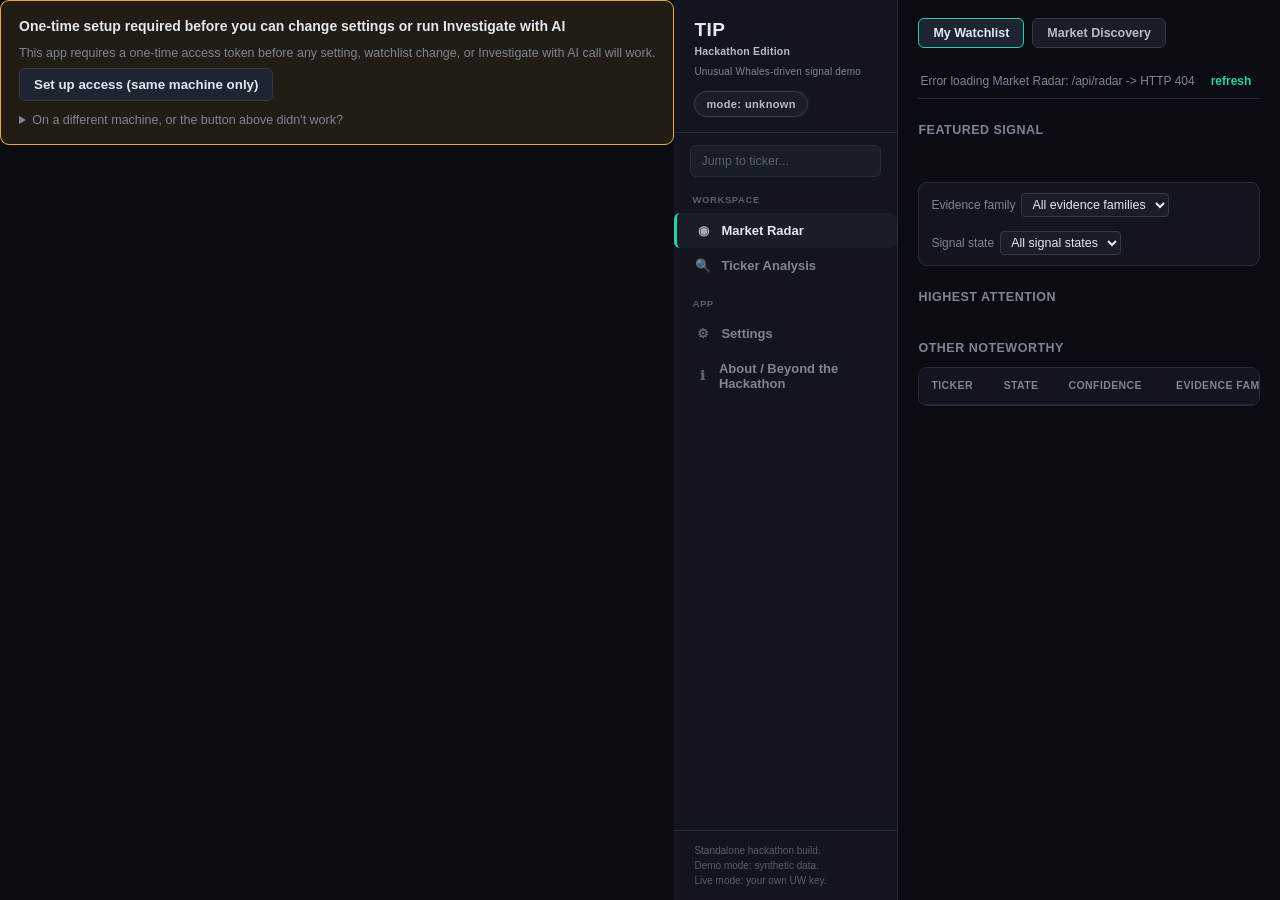
==== commit cfd0a542: "Phase A: real auth flow, CORS/Host hardening, versioned migrations, storage guard Security gaps fixe" ====
--- a/frontend/index.html
+++ b/frontend/index.html
@@ -8,6 +8,13 @@
 </head>
 <body>
   <div class="shell">
+  <!-- Phase A: real browser-usable auth setup/re-auth banner. Hidden
+       (display:none) until app.live.js's ensureAuthToken()/
+       showAuthSetupBanner() populate + reveal it -- see app.core.js's
+       renderAuthSetupBanner() for the markup and README.md
+       "Authentication" for the full design writeup. Placed outside
+       #sidebar/#app so it is visible regardless of which view is active. -->
+  <div id="authSetupBanner" style="display:none"></div>
   <aside id="sidebar">
     <!-- Branding hierarchy/rhythm adapted from production's .brand block
          (name / product line / tagline, stacked) -- content stays
--- a/frontend/styles.css
+++ b/frontend/styles.css
@@ -432,6 +432,22 @@
 .chart-markers-table th, .chart-markers-table td { text-align: left; padding: 3px 8px; border-bottom: 1px solid rgba(255,255,255,0.08); }
 .chart-markers-table thead th { color: var(--muted); font-weight: 600; }
 
+/* --- Phase A: auth setup/re-auth banner ------------------------------ */
+.auth-setup-card {
+  border: 1px solid var(--amber, #e8b339); border-radius: var(--radius-md);
+  background: rgba(232,179,57,0.1); padding: 14px 18px; margin: 0;
+}
+.auth-setup-card strong { font-size: 14px; }
+.auth-setup-card p { margin: 6px 0; font-size: 12.5px; color: var(--muted); }
+.auth-setup-status { margin-left: 10px; font-size: 12.5px; color: var(--muted); }
+.auth-setup-fallback { margin-top: 10px; font-size: 12.5px; }
+.auth-setup-fallback summary { cursor: pointer; color: var(--muted); }
+.auth-setup-fallback pre {
+  background: var(--panel); border: 1px solid var(--border); border-radius: 6px;
+  padding: 8px 10px; overflow-x: auto; font-size: 12px;
+}
+.auth-setup-fallback input { width: 280px; margin-right: 8px; }
+
 /* --- Investigate with AI -------------------------------------------- */
 .ai-card {
   border: 1px solid var(--border); border-radius: var(--radius-md); background: var(--panel);
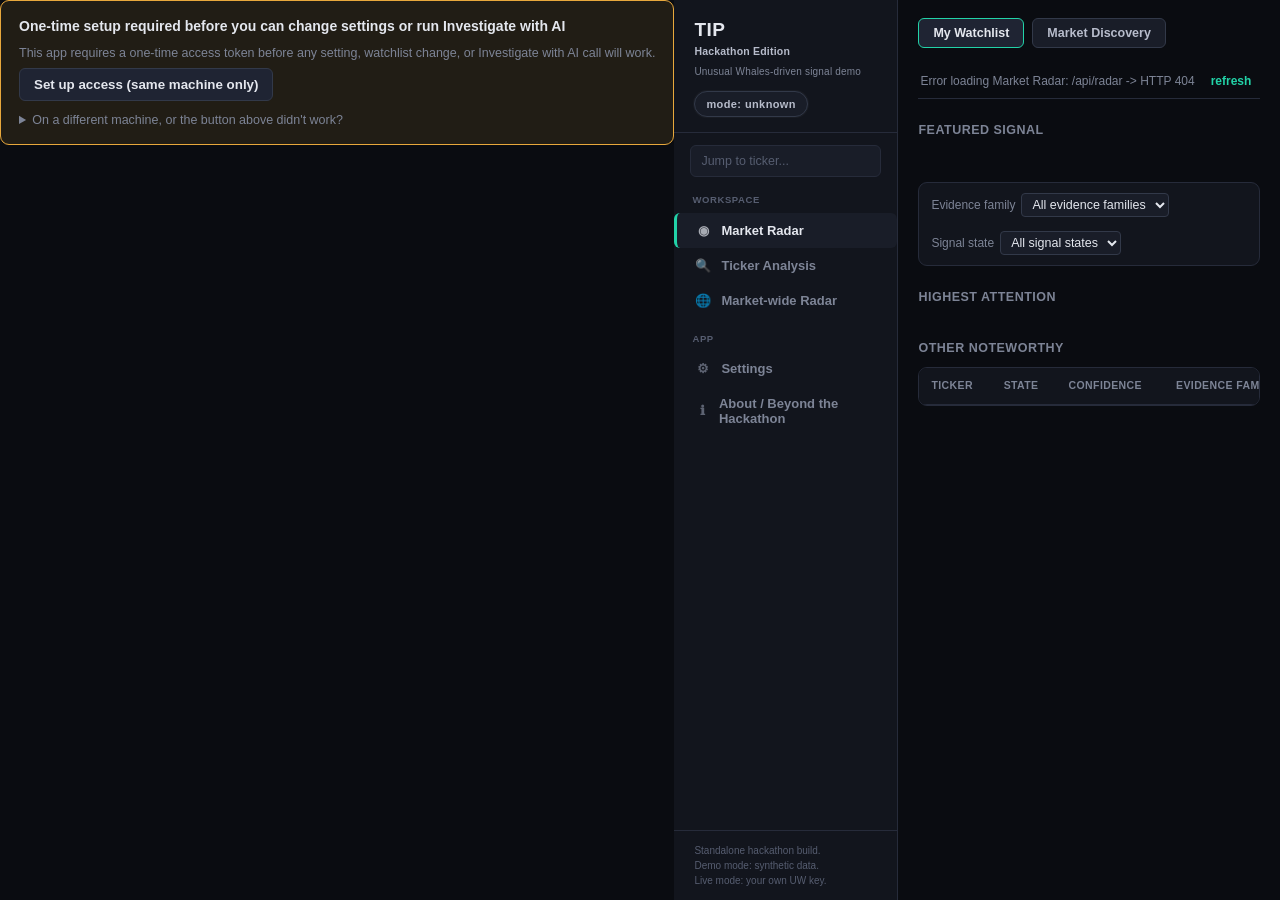
==== commit 10455911: "Phase D (3/n): Market-wide Radar frontend + docs - frontend: new 'Market-wide Radar' nav tab (lazily" ====
--- a/frontend/index.html
+++ b/frontend/index.html
@@ -39,6 +39,7 @@
       <div class="nav-group-label">Workspace</div>
       <button class="nav-item active" data-view="radar"><span class="ic">&#9673;</span>Market Radar</button>
       <button class="nav-item" data-view="ticker"><span class="ic">&#128269;</span>Ticker Analysis</button>
+      <button class="nav-item" data-view="marketwide"><span class="ic">&#127760;</span>Market-wide Radar</button>
       <div class="nav-group-label">App</div>
       <button class="nav-item" data-view="settings"><span class="ic">&#9881;</span>Settings</button>
       <button class="nav-item" data-view="about"><span class="ic">&#8505;</span>About / Beyond the Hackathon</button>
@@ -164,6 +165,23 @@
       </div>
     </section>
 
+    <!-- Phase D: Market-wide Radar -- scheduler mode controls (disabled/
+         dry_run/enabled) + the real freshness-tagged candidate list.
+         Lazily loaded only the first time this nav item is selected (see
+         app.live.js's initMarketWideRadar()), same pattern as Market
+         Discovery's lazy-load above. -->
+    <section id="view-marketwide" class="view">
+      <h2 class="section-title eyebrow">Market-wide Radar</h2>
+      <p class="muted" style="margin-top:-6px">
+        Background discovery + bounded evaluation, built on the same screener and evaluation pipeline
+        Market Discovery and Ticker Analysis already use -- never a second pipeline. See the coverage
+        note below each run for exactly what this reflects.
+      </p>
+      <div id="schedulerControls"></div>
+      <div id="marketWideStatus" class="muted" style="margin:8px 0"></div>
+      <div id="marketWideCandidateList"></div>
+    </section>
+
     <section id="view-ticker" class="view">
       <div class="toolbar">
         <!-- Unified ticker selector (2026-10-14 -- replaces the old
--- a/frontend/styles.css
+++ b/frontend/styles.css
@@ -290,6 +290,16 @@
 
 .empty { color: var(--muted); padding: 30px 16px; text-align: center; font-size: 13px; }
 
+/* Phase D: Market-wide Radar -- freshness badges deliberately use three
+   visually distinct colors (never just text) so current/stale/
+   unevaluated is scannable at a glance across a long candidate list. */
+.candidate-row { display: grid; grid-template-columns: 90px 110px 1fr 90px; align-items: center; gap: 10px; padding: 8px 6px; border-bottom: 1px solid var(--border); font-size: 13px; }
+.candidate-row .ticker { font-weight: 600; }
+.freshness-badge { display: inline-block; padding: 2px 8px; border-radius: 10px; font-size: 11px; font-weight: 600; text-align: center; }
+.freshness-badge.freshness-current { background: #dcfce7; color: #166534; }
+.freshness-badge.freshness-stale { background: #fef3c7; color: #92400e; }
+.freshness-badge.freshness-unevaluated { background: #e5e7eb; color: #374151; }
+
 .toolbar { display: flex; gap: 10px; margin-bottom: 16px; flex-wrap: wrap; align-items: center; }
 select, input { background: var(--panel2); color: var(--text); border: 1px solid var(--border2); border-radius: 8px; padding: 7px 11px; font-size: 12.5px; }
 
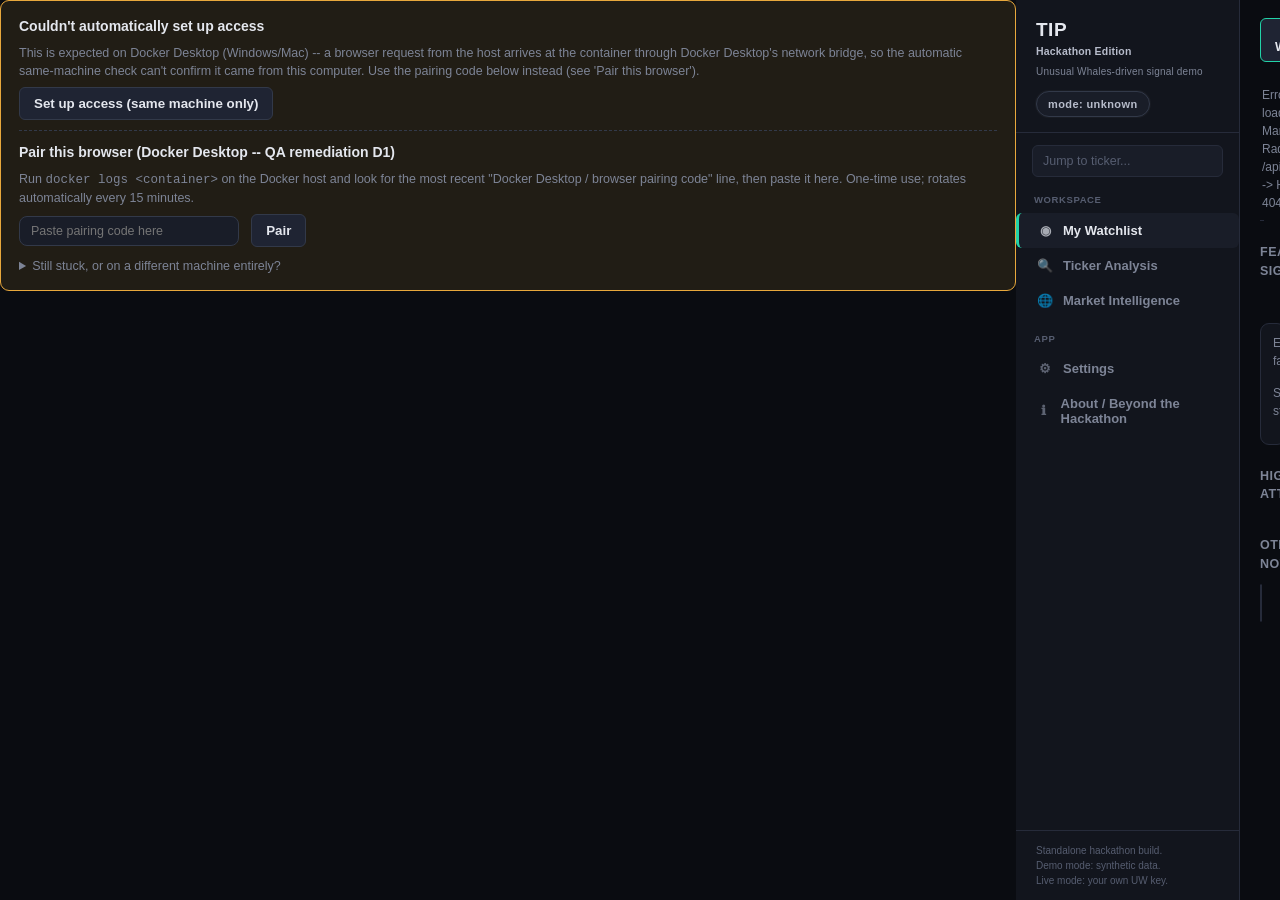
==== commit 84625c0c: "UX round: nav rename, URL-backed Market Intelligence, Run Once UI, timefmt, W1 fix, Refresh Data Nav" ====
--- a/frontend/index.html
+++ b/frontend/index.html
@@ -37,9 +37,19 @@
     </div>
     <nav id="nav">
       <div class="nav-group-label">Workspace</div>
-      <button class="nav-item active" data-view="radar"><span class="ic">&#9673;</span>Market Radar</button>
+      <!-- UX/Nav round (2026-10-16): "Market Radar" vs "Market-wide Radar"
+           was flagged as too-similar/confusing -- labels only renamed
+           here (data-view/route ids below are UNCHANGED: "radar" and
+           "marketwide" still resolve exactly as before, so no existing
+           deep link/bookmark breaks). "My Watchlist" matches the name
+           this view's own mode-toggle button already uses internally
+           (see the radar-mode-toggle below); "Market Intelligence"
+           distinguishes the scheduler-driven, evaluated-candidate view
+           from "Market Discovery" (the raw, zero-evaluation screener
+           panel inside My Watchlist/radar). -->
+      <button class="nav-item active" data-view="radar"><span class="ic">&#9673;</span>My Watchlist</button>
       <button class="nav-item" data-view="ticker"><span class="ic">&#128269;</span>Ticker Analysis</button>
-      <button class="nav-item" data-view="marketwide"><span class="ic">&#127760;</span>Market-wide Radar</button>
+      <button class="nav-item" data-view="marketwide"><span class="ic">&#127760;</span>Market Intelligence</button>
       <div class="nav-group-label">App</div>
       <button class="nav-item" data-view="settings"><span class="ic">&#9881;</span>Settings</button>
       <button class="nav-item" data-view="about"><span class="ic">&#8505;</span>About / Beyond the Hackathon</button>
@@ -68,7 +78,17 @@
       <div id="radarWatchlistEditor"></div>
       <div class="status-strip">
         <span id="radarStatus">Loading Market Radar...</span>
-        <button class="btn-link" id="refreshRadar">refresh</button>
+        <button class="btn-link" id="refreshRadar">refresh view</button>
+        <!-- W2 (item 9): explicit manual action -- the ONLY thing that
+             triggers a real live UW fetch for the watchlist. Ordinary
+             loads/refreshes/nav above use "refresh view" (re-reads
+             whatever's already cached/displayed, zero UW cost); THIS
+             button is the one real "go get fresh data" action, wired
+             in app.live.js's refreshWatchlistData(). Hidden entirely in
+             Demo Mode (no live-call cost to avoid there -- see
+             wireRadarRefreshDataButton()). -->
+        <button class="btn" id="refreshWatchlistDataBtn" style="margin-left:8px">Refresh Data</button>
+        <span id="refreshWatchlistDataStatus" class="muted" style="margin-left:8px;font-size:12px"></span>
       </div>
 
       <div id="activityStrip"></div>
@@ -171,12 +191,25 @@
          app.live.js's initMarketWideRadar()), same pattern as Market
          Discovery's lazy-load above. -->
     <section id="view-marketwide" class="view">
-      <h2 class="section-title eyebrow">Market-wide Radar</h2>
+      <h2 class="section-title eyebrow">Market Intelligence</h2>
+      <!-- UX round (2026-10-16), item 4: rewritten for an actual trader,
+           not implementation-detail language. Explains (a) where
+           tickers come from, (b) why off-watchlist names appear,
+           (c) evaluated vs not, (d) how evidence updates, (e) what to
+           do next. The honest scheduler-mode disclosure is INSIDE
+           #marketWideSummary (rendered by renderMarketWideSummary() in
+           app.live.js from the real, current /api/scheduler/status --
+           never a static claim here that could go stale/dishonest if
+           the scheduler is Disabled). -->
       <p class="muted" style="margin-top:-6px">
-        Background discovery + bounded evaluation, built on the same screener and evaluation pipeline
-        Market Discovery and Ticker Analysis already use -- never a second pipeline. See the coverage
-        note below each run for exactly what this reflects.
+        TIP identifies opportunities across the broader market -- not just your watchlist -- by evaluating
+        unusual options activity and dark-pool trading, then tracks those opportunities as new evidence
+        becomes available. A stock can appear here even if it isn't on your <a class="tlink" onclick="navigateToView('radar')">My Watchlist</a>.
+        Each candidate below shows whether it has genuinely been evaluated yet (Current / Stale / Not evaluated)
+        and when that evaluation last happened -- never a live fetch just from viewing this page. Use
+        <strong>Ticker Analysis</strong> to dig into any one of them.
       </p>
+      <div id="marketWideSummary" class="muted" style="margin:6px 0 4px"></div>
       <div id="schedulerControls"></div>
       <div id="marketWideStatus" class="muted" style="margin:8px 0"></div>
       <div id="marketWideCandidateList"></div>
@@ -240,6 +273,7 @@
   </div>
 
 <script src="lightweight-charts.js"></script>
+<script src="timefmt.js"></script>
 <script src="app.core.js"></script>
 <script src="app.live.js"></script>
 </body>
--- a/frontend/styles.css
+++ b/frontend/styles.css
@@ -457,6 +457,33 @@
   padding: 8px 10px; overflow-x: auto; font-size: 12px;
 }
 .auth-setup-fallback input { width: 280px; margin-right: 8px; }
+/* QA remediation D1/D5: pairing-code box + masked-token reveal row. */
+.auth-setup-pairing {
+  margin-top: 10px; padding-top: 10px; border-top: 1px dashed var(--border2);
+}
+.auth-setup-pairing input { width: 220px; margin-right: 8px; }
+.auth-token-field-row { display: flex; align-items: center; gap: 0; margin-top: 4px; }
+.auth-token-field-row input { width: 280px; margin-right: 8px; }
+
+/* QA remediation D7: the sidebar/nav footprint at narrow (~390px) mobile
+   widths used to consume roughly half the viewport height (brand block +
+   ticker search + every nav item, each stacked at full size, flex-wrapped
+   into several rows before any real content appeared). Collapse to a
+   compact single-row pattern -- condensed branding, icon-forward nav
+   buttons, no footer note -- while leaving the >=980px desktop sidebar
+   layout (and the existing 980px tablet breakpoint above) completely
+   unchanged. */
+@media (max-width: 480px) {
+  .brand-block { padding: 8px 12px; }
+  .brand-block .brand-product,
+  .brand-block .brand-tagline { display: none; }
+  .brand-block .mode-pill { margin-top: 6px; }
+  .cmd-search { padding: 6px 10px; }
+  nav#nav { padding: 4px 8px; gap: 4px; }
+  nav#nav .nav-group-label { display: none; }
+  nav#nav button { padding: 6px 8px; font-size: 11.5px; }
+  .sidebar-foot { display: none; }
+}
 
 /* --- Investigate with AI -------------------------------------------- */
 .ai-card {
